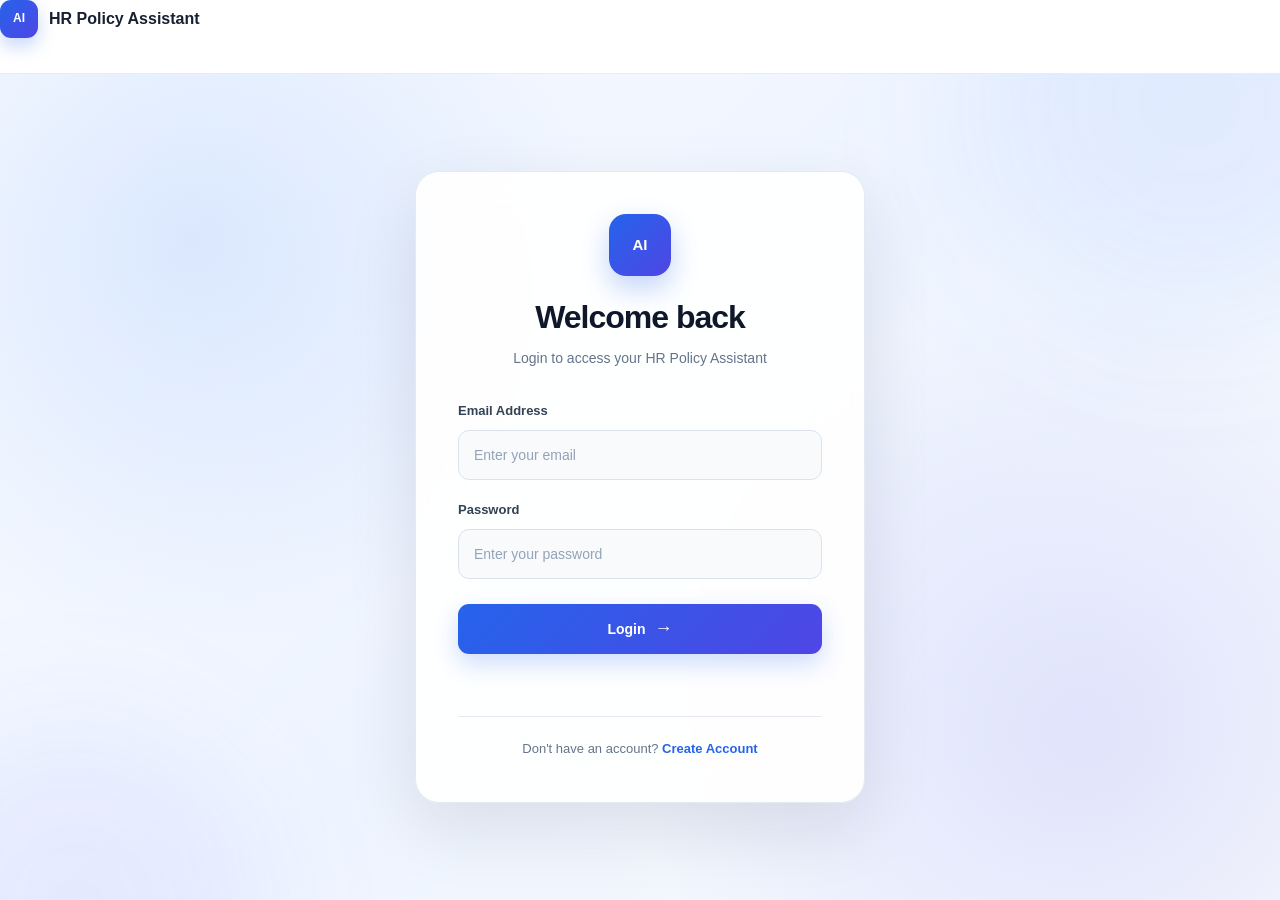
==== frontend/employee.html @ a1114688 "Initial commit of HR Policy Assistant" ====
<!DOCTYPE html>
<html lang="en">

<head>

    <meta charset="UTF-8">

    <meta
        name="viewport"
        content="width=device-width, initial-scale=1.0"
    >

    <meta
        name="description"
        content="Employee dashboard for AI-powered HR Policy Assistant."
    >

    <title>
        Employee Dashboard | HR Policy Assistant
    </title>


    <!-- =====================================================
         EMPLOYEE CSS
    ====================================================== -->

    <link
        rel="stylesheet"
        href="css/employee.css"
    >


    <!-- Google Font -->

    <link
        rel="preconnect"
        href="https://fonts.googleapis.com"
    >

    <link
        rel="preconnect"
        href="https://fonts.gstatic.com"
        crossorigin
    >

    <link
        href="https://fonts.googleapis.com/css2?family=Inter:wght@400;500;600;700;800&display=swap"
        rel="stylesheet"
    >

</head>


<body class="employee-page">


    <!-- =====================================================
         SIDEBAR
    ====================================================== -->

    <aside class="employee-sidebar">


        <!-- LOGO -->

        <a
            href="employee.html"
            class="sidebar-logo"
        >

            <div class="logo-icon">
                AI
            </div>


            <div>

                <span>
                    HR
                </span>

                Policy

                <small>
                    Assistant
                </small>

            </div>

        </a>


        <!-- NAVIGATION -->

        <nav class="sidebar-nav">

            <a
                href="employee.html"
                class="sidebar-link active"
            >

                <span class="sidebar-icon">
                    ⌂
                </span>

                Dashboard

            </a>


            <a
                href="#chat"
                class="sidebar-link"
            >

                <span class="sidebar-icon">
                    ✦
                </span>

                AI Assistant

            </a>


            <a
                href="#history"
                class="sidebar-link"
            >

                <span class="sidebar-icon">
                    ◷
                </span>

                Chat History

            </a>

        </nav>


        <!-- SIDEBAR BOTTOM -->

        <div class="sidebar-bottom">

            <div class="sidebar-help">

                <div class="help-icon">
                    ?
                </div>


                <div>

                    <strong>
                        Need help?
                    </strong>

                    <span>
                        Ask the AI Assistant
                    </span>

                </div>

            </div>


            <button
                type="button"
                class="logout-btn"
                id="logoutBtn"
            >

                <span>
                    ↪
                </span>

                Logout

            </button>

        </div>

    </aside>



    <!-- =====================================================
         MAIN CONTENT
    ====================================================== -->

    <main class="employee-main">


        <!-- =================================================
             TOP BAR
        ================================================== -->

        <header class="employee-topbar">

            <div>

                <p class="page-label">
                    EMPLOYEE PORTAL
                </p>

                <h1>
                    HR Policy Assistant
                </h1>

            </div>


            <!-- LOGGED-IN EMPLOYEE -->

            <div class="employee-user">

                <div
                    class="user-avatar"
                    id="employeeAvatar"
                >
                    E
                </div>


                <div class="user-details">

                    <strong id="employeeName">
                        Employee
                    </strong>

                    <span id="employeeRole">
                        Employee Account
                    </span>

                </div>

            </div>

        </header>



        <!-- =================================================
             WELCOME
        ================================================== -->

        <section class="employee-welcome">

            <div>

                <div class="welcome-badge">

                    <span></span>

                    AI Assistant Online

                </div>


                <h2>
                    How can I help you today?
                </h2>


                <p>
                    Ask questions about your company's HR
                    policies and get quick, policy-based answers.
                </p>

            </div>

        </section>



        <!-- =================================================
             CHAT AREA
        ================================================== -->

        <section
            class="employee-chat-section"
            id="chat"
        >


            <!-- CHAT CARD -->

            <div class="chat-main-card">


                <!-- CHAT HEADER -->

                <div class="employee-chat-header">

                    <div class="assistant-profile">

                        <div class="assistant-avatar">
                            AI
                        </div>


                        <div>

                            <h3>
                                HR Policy Assistant
                            </h3>


                            <p>

                                <span></span>

                                Online · Policy Based

                            </p>

                        </div>

                    </div>

                </div>



                <!-- CHAT MESSAGES -->

                <div
                    class="employee-chat-messages"
                    id="chatMessages"
                >

                    <!-- DEFAULT MESSAGE -->

                    <div class="assistant-message">

                        <div class="message-avatar">
                            AI
                        </div>


                        <div class="message-content">

                            <span class="message-name">
                                HR Assistant
                            </span>


                            <p>
                                Hello! I'm your AI HR Policy
                                Assistant. Ask me anything about
                                your company's HR policies.
                            </p>

                        </div>

                    </div>

                </div>



                <!-- =================================================
                     SUGGESTED QUESTIONS
                ================================================== -->

                <div class="question-suggestions">

                    <p>
                        Suggested questions
                    </p>


                    <div class="suggestion-buttons">


                        <button
                            type="button"
                            class="suggestion-btn"
                        >
                            How many casual leaves do I get?
                        </button>


                        <button
                            type="button"
                            class="suggestion-btn"
                        >
                            What is the leave policy?
                        </button>


                        <button
                            type="button"
                            class="suggestion-btn"
                        >
                            What is the work from home policy?
                        </button>


                        <button
                            type="button"
                            class="suggestion-btn"
                        >
                            What are the working hours?
                        </button>

                    </div>

                </div>



                <!-- =================================================
                     CHAT INPUT
                ================================================== -->

                <form
                    class="employee-chat-input"
                    id="chatForm"
                >

                    <input
                        type="text"
                        id="questionInput"
                        placeholder="Ask your HR policy question..."
                        autocomplete="off"
                        required
                    >


                    <button
                        type="submit"
                        id="sendQuestion"
                        aria-label="Send question"
                    >
                        →
                    </button>

                </form>


                <p class="chat-disclaimer">

                    AI responses are generated from available
                    company HR policy information.

                </p>

            </div>



            <!-- =================================================
                 RIGHT INFORMATION CARD
            ================================================== -->

            <aside class="employee-info-card">


                <!-- POLICY STATUS -->

                <div class="info-card-header">

                    <div class="info-card-icon">
                        ✓
                    </div>


                    <div>

                        <h3>
                            Policy Verified
                        </h3>

                        <p>
                            Answers are policy-based
                        </p>

                    </div>

                </div>


                <div class="info-divider"></div>



                <!-- QUICK ACCESS -->

                <div class="quick-section">

                    <h4>
                        Quick Access
                    </h4>


                    <a href="#chat">

                        <span>
                            ✦
                        </span>

                        Ask HR Assistant

                    </a>


                    <a href="#history">

                        <span>
                            ◷
                        </span>

                        View Chat History

                    </a>

                </div>


                <div class="info-divider"></div>



                <!-- SECURITY -->

                <div class="security-note">

                    <span>
                        🔒
                    </span>


                    <div>

                        <strong>
                            Secure & Private
                        </strong>


                        <p>
                            Your account activity is protected.
                        </p>

                    </div>

                </div>

            </aside>

        </section>



        <!-- =================================================
             CHAT HISTORY
        ================================================== -->

        <section
            class="history-section"
            id="history"
        >

            <div class="section-heading">

                <div>

                    <p class="page-label">
                        RECENT ACTIVITY
                    </p>


                    <h2>
                        Chat History
                    </h2>

                </div>

            </div>


            <div
                class="history-card"
                id="chatHistory"
            >

                <div class="empty-history">

                    <div class="empty-icon">
                        ◷
                    </div>


                    <h3>
                        No recent conversations
                    </h3>


                    <p>
                        Your HR questions and answers will
                        appear here.
                    </p>

                </div>

            </div>

        </section>

    </main>



    <!-- =====================================================
         EMPLOYEE JAVASCRIPT
    ====================================================== -->

    <script src="js/config.js"></script>
    <script src="js/script.js"></script>


</body>

</html>
---- frontend/css/employee.css ----
/* =========================================================
   EMPLOYEE DASHBOARD
   HR POLICY ASSISTANT
   ========================================================= */

* {
    margin: 0;
    padding: 0;
    box-sizing: border-box;
}

html {
    scroll-behavior: smooth;
}

body {
    font-family: "Inter", sans-serif;
    color: #0f172a;
    background: #f8fafc;
    line-height: 1.5;
}

a {
    text-decoration: none;
    color: inherit;
}

button,
input {
    font-family: inherit;
}

button {
    cursor: pointer;
}

.employee-page {
    min-height: 100vh;
    background:
        radial-gradient(
            circle at 85% 5%,
            rgba(37, 99, 235, 0.08),
            transparent 25%
        ),
        #f8fafc;
}


/* =========================================================
   LOGO
   ========================================================= */

.logo-icon {
    width: 38px;
    height: 38px;

    display: flex;
    align-items: center;
    justify-content: center;

    border-radius: 11px;

    background: linear-gradient(
        135deg,
        #2563eb,
        #4f46e5
    );

    color: #ffffff;

    font-size: 12px;
    font-weight: 800;

    box-shadow:
        0 8px 20px rgba(37, 99, 235, 0.25);
}


/* =========================================================
   SIDEBAR
   ========================================================= */

.employee-sidebar {
    position: fixed;

    left: 0;
    top: 0;
    bottom: 0;

    width: 260px;

    display: flex;
    flex-direction: column;

    background: #ffffff;

    border-right: 1px solid #e2e8f0;

    padding: 28px 18px;

    z-index: 100;

    box-shadow:
        8px 0 30px rgba(15, 23, 42, 0.03);
}


/* Logo */

.sidebar-logo {
    display: flex;
    align-items: center;
    gap: 12px;

    padding: 4px 10px 30px;

    font-size: 15px;
    font-weight: 700;

    color: #0f172a;
}

.sidebar-logo > div:last-child {
    line-height: 1.2;
}

.sidebar-logo span {
    color: #2563eb;
}

.sidebar-logo small {
    display: block;

    margin-top: 3px;

    color: #64748b;

    font-size: 11px;
    font-weight: 500;
}


/* Navigation */

.sidebar-nav {
    display: flex;
    flex-direction: column;
    gap: 7px;
}

.sidebar-link {
    display: flex;
    align-items: center;
    gap: 13px;

    padding: 13px 14px;

    border-radius: 10px;

    color: #64748b;

    font-size: 14px;
    font-weight: 600;

    transition: 0.2s ease;
}

.sidebar-link:hover {
    background: #f1f5f9;
    color: #2563eb;
}

.sidebar-link.active {
    background: #eff6ff;
    color: #2563eb;

    box-shadow:
        inset 3px 0 0 #2563eb;
}

.sidebar-icon {
    width: 22px;

    display: flex;
    justify-content: center;

    font-size: 17px;
}


/* Sidebar bottom */

.sidebar-bottom {
    margin-top: auto;
}


/* Help card */

.sidebar-help {
    display: flex;
    align-items: center;
    gap: 10px;

    padding: 14px;

    margin-bottom: 14px;

    border: 1px solid #e2e8f0;

    border-radius: 12px;

    background: #f8fafc;
}

.help-icon {
    width: 32px;
    height: 32px;

    display: flex;
    align-items: center;
    justify-content: center;

    flex-shrink: 0;

    border-radius: 9px;

    background: #dbeafe;

    color: #2563eb;

    font-weight: 700;
}

.sidebar-help strong {
    display: block;

    color: #1e293b;

    font-size: 12px;
}

.sidebar-help span {
    display: block;

    margin-top: 2px;

    color: #64748b;

    font-size: 10px;
}


/* Logout */

.logout-btn {
    width: 100%;

    display: flex;
    align-items: center;
    gap: 10px;

    padding: 12px 14px;

    border: 1px solid #e2e8f0;

    border-radius: 10px;

    background: #ffffff;

    color: #64748b;

    font-size: 13px;
    font-weight: 600;

    transition: 0.2s ease;
}

.logout-btn:hover {
    background: #fef2f2;
    border-color: #fecaca;
    color: #dc2626;
}


/* =========================================================
   MAIN CONTENT
   ========================================================= */

.employee-main {
    margin-left: 260px;

    min-height: 100vh;

    padding: 0 42px 60px;
}


/* =========================================================
   TOP BAR
   ========================================================= */

.employee-topbar {
    min-height: 90px;

    display: flex;
    align-items: center;
    justify-content: space-between;

    border-bottom: 1px solid #e2e8f0;

    margin-bottom: 32px;
}

.page-label {
    margin-bottom: 5px;

    color: #2563eb;

    font-size: 11px;
    font-weight: 800;

    letter-spacing: 1.2px;
}

.employee-topbar h1 {
    color: #0f172a;

    font-size: 24px;
    font-weight: 750;

    letter-spacing: -0.5px;
}


/* User */

.employee-user {
    display: flex;
    align-items: center;
    gap: 11px;
}

.user-avatar {
    width: 42px;
    height: 42px;

    display: flex;
    align-items: center;
    justify-content: center;

    border-radius: 50%;

    background: linear-gradient(
        135deg,
        #2563eb,
        #4f46e5
    );

    color: #ffffff;

    font-size: 14px;
    font-weight: 700;

    box-shadow:
        0 6px 18px rgba(37, 99, 235, 0.22);
}

.user-details strong {
    display: block;

    color: #1e293b;

    font-size: 13px;
}

.user-details span {
    display: block;

    margin-top: 2px;

    color: #64748b;

    font-size: 11px;
}


/* =========================================================
   WELCOME SECTION
   ========================================================= */

.employee-welcome {
    position: relative;

    overflow: hidden;

    margin-bottom: 28px;

    padding: 30px 34px;

    border: 1px solid #dbeafe;

    border-radius: 18px;

    background:
        linear-gradient(
            135deg,
            #eff6ff,
            #ffffff
        );

    box-shadow:
        0 10px 35px rgba(37, 99, 235, 0.06);
}

.employee-welcome::after {
    content: "";

    position: absolute;

    width: 220px;
    height: 220px;

    right: -70px;
    top: -100px;

    border-radius: 50%;

    background: rgba(37, 99, 235, 0.08);
}

.welcome-badge {
    display: inline-flex;
    align-items: center;
    gap: 8px;

    padding: 6px 11px;

    margin-bottom: 12px;

    border: 1px solid #bfdbfe;

    border-radius: 999px;

    background: #ffffff;

    color: #2563eb;

    font-size: 11px;
    font-weight: 700;
}

.welcome-badge span {
    width: 7px;
    height: 7px;

    border-radius: 50%;

    background: #22c55e;

    box-shadow:
        0 0 0 4px rgba(34, 197, 94, 0.12);
}

.employee-welcome h2 {
    margin-bottom: 6px;

    color: #0f172a;

    font-size: 27px;
    font-weight: 750;

    letter-spacing: -0.7px;
}

.employee-welcome p {
    max-width: 650px;

    color: #64748b;

    font-size: 14px;
}


/* =========================================================
   CHAT SECTION
   ========================================================= */

.employee-chat-section {
    display: grid;

    grid-template-columns: minmax(0, 1fr) 300px;

    gap: 24px;

    align-items: start;

    margin-bottom: 50px;
}


/* Main chat card */

.chat-main-card {
    min-width: 0;

    overflow: hidden;

    border: 1px solid #e2e8f0;

    border-radius: 18px;

    background: #ffffff;

    box-shadow:
        0 12px 35px rgba(15, 23, 42, 0.06);
}


/* Chat header */

.employee-chat-header {
    display: flex;
    align-items: center;

    padding: 18px 22px;

    border-bottom: 1px solid #e2e8f0;

    background: #ffffff;
}

.assistant-profile {
    display: flex;
    align-items: center;
    gap: 12px;
}

.assistant-avatar {
    width: 42px;
    height: 42px;

    display: flex;
    align-items: center;
    justify-content: center;

    border-radius: 12px;

    background: linear-gradient(
        135deg,
        #2563eb,
        #4f46e5
    );

    color: #ffffff;

    font-size: 12px;
    font-weight: 800;
}

.assistant-profile h3 {
    color: #0f172a;

    font-size: 14px;
    font-weight: 700;
}

.assistant-profile p {
    display: flex;
    align-items: center;
    gap: 6px;

    margin-top: 3px;

    color: #64748b;

    font-size: 11px;
}

.assistant-profile p span {
    width: 6px;
    height: 6px;

    border-radius: 50%;

    background: #22c55e;
}


/* =========================================================
   CHAT MESSAGES
   ========================================================= */

.employee-chat-messages {
    min-height: 300px;
    max-height: 420px;

    overflow-y: auto;

    padding: 25px;

    background:
        linear-gradient(
            180deg,
            #ffffff,
            #f8fafc
        );
}


/* Assistant message */

.assistant-message {
    display: flex;
    align-items: flex-start;
    gap: 11px;

    max-width: 85%;
}

.message-avatar {
    width: 32px;
    height: 32px;

    display: flex;
    align-items: center;
    justify-content: center;

    flex-shrink: 0;

    border-radius: 9px;

    background: #dbeafe;

    color: #2563eb;

    font-size: 10px;
    font-weight: 800;
}

.message-content {
    padding: 13px 15px;

    border: 1px solid #e2e8f0;

    border-radius: 4px 13px 13px 13px;

    background: #ffffff;

    box-shadow:
        0 4px 15px rgba(15, 23, 42, 0.04);
}

.message-name {
    display: block;

    margin-bottom: 4px;

    color: #2563eb;

    font-size: 11px;
    font-weight: 700;
}

.message-content p {
    color: #475569;

    font-size: 13px;

    line-height: 1.65;
}


/* =========================================================
   SUGGESTIONS
   ========================================================= */

.question-suggestions {
    padding: 18px 22px;

    border-top: 1px solid #e2e8f0;

    background: #ffffff;
}

.question-suggestions > p {
    margin-bottom: 10px;

    color: #64748b;

    font-size: 11px;
    font-weight: 700;

    text-transform: uppercase;

    letter-spacing: 0.6px;
}

.suggestion-buttons {
    display: flex;
    flex-wrap: wrap;
    gap: 8px;
}

.suggestion-btn {
    padding: 9px 12px;

    border: 1px solid #dbe2ea;

    border-radius: 9px;

    background: #f8fafc;

    color: #475569;

    font-size: 11px;
    font-weight: 500;

    transition: 0.2s ease;
}

.suggestion-btn:hover {
    border-color: #93c5fd;

    background: #eff6ff;

    color: #2563eb;

    transform: translateY(-1px);
}


/* =========================================================
   CHAT INPUT
   ========================================================= */

.employee-chat-input {
    display: flex;
    align-items: center;
    gap: 10px;

    padding: 15px 18px;

    border-top: 1px solid #e2e8f0;

    background: #ffffff;
}

.employee-chat-input input {
    flex: 1;

    min-width: 0;

    padding: 12px 14px;

    border: 1px solid #dbe2ea;

    border-radius: 10px;

    outline: none;

    background: #f8fafc;

    color: #1e293b;

    font-size: 13px;

    transition: 0.2s ease;
}

.employee-chat-input input:focus {
    border-color: #2563eb;

    background: #ffffff;

    box-shadow:
        0 0 0 3px rgba(37, 99, 235, 0.09);
}

.employee-chat-input input::placeholder {
    color: #94a3b8;
}

.employee-chat-input button {
    width: 44px;
    height: 44px;

    display: flex;
    align-items: center;
    justify-content: center;

    flex-shrink: 0;

    border: none;

    border-radius: 10px;

    background: linear-gradient(
        135deg,
        #2563eb,
        #4f46e5
    );

    color: #ffffff;

    font-size: 19px;
    font-weight: 600;

    box-shadow:
        0 7px 18px rgba(37, 99, 235, 0.22);

    transition: 0.2s ease;
}

.employee-chat-input button:hover {
    transform: translateY(-2px);

    box-shadow:
        0 10px 22px rgba(37, 99, 235, 0.28);
}

.chat-disclaimer {
    padding: 0 20px 16px;

    color: #94a3b8;

    text-align: center;

    font-size: 10px;
}


/* =========================================================
   RIGHT INFORMATION CARD
   ========================================================= */

.employee-info-card {
    padding: 22px;

    border: 1px solid #e2e8f0;

    border-radius: 18px;

    background: #ffffff;

    box-shadow:
        0 12px 35px rgba(15, 23, 42, 0.05);
}


/* Policy verified */

.info-card-header {
    display: flex;
    align-items: center;
    gap: 12px;
}

.info-card-icon {
    width: 42px;
    height: 42px;

    display: flex;
    align-items: center;
    justify-content: center;

    border-radius: 11px;

    background: #dcfce7;

    color: #16a34a;

    font-size: 17px;
    font-weight: 800;
}

.info-card-header h3 {
    color: #0f172a;

    font-size: 14px;
}

.info-card-header p {
    margin-top: 2px;

    color: #64748b;

    font-size: 11px;
}


/* Divider */

.info-divider {
    height: 1px;

    margin: 20px 0;

    background: #e2e8f0;
}


/* Quick Access */

.quick-section h4 {
    margin-bottom: 10px;

    color: #334155;

    font-size: 12px;
}

.quick-section a {
    display: flex;
    align-items: center;
    gap: 10px;

    padding: 10px 0;

    color: #475569;

    font-size: 12px;
    font-weight: 600;

    transition: 0.2s ease;
}

.quick-section a:hover {
    color: #2563eb;
}

.quick-section a span {
    width: 28px;
    height: 28px;

    display: flex;
    align-items: center;
    justify-content: center;

    border-radius: 8px;

    background: #eff6ff;

    color: #2563eb;
}


/* Security */

.security-note {
    display: flex;
    align-items: flex-start;
    gap: 10px;
}

.security-note > span {
    font-size: 18px;
}

.security-note strong {
    display: block;

    color: #334155;

    font-size: 12px;
}

.security-note p {
    margin-top: 3px;

    color: #64748b;

    font-size: 10px;

    line-height: 1.5;
}


/* =========================================================
   CHAT HISTORY
   ========================================================= */

.history-section {
    margin-top: 20px;
}

.section-heading {
    margin-bottom: 16px;
}

.section-heading h2 {
    margin-top: 3px;

    color: #0f172a;

    font-size: 22px;

    letter-spacing: -0.4px;
}

.history-card {
    min-height: 190px;

    display: flex;
    align-items: center;
    justify-content: center;

    border: 1px solid #e2e8f0;

    border-radius: 18px;

    background: #ffffff;

    box-shadow:
        0 10px 30px rgba(15, 23, 42, 0.04);
}

.empty-history {
    text-align: center;

    padding: 35px 20px;
}

.empty-icon {
    width: 48px;
    height: 48px;

    display: flex;
    align-items: center;
    justify-content: center;

    margin: 0 auto 12px;

    border-radius: 50%;

    background: #f1f5f9;

    color: #64748b;

    font-size: 20px;
}

.empty-history h3 {
    margin-bottom: 5px;

    color: #334155;

    font-size: 14px;
}

.empty-history p {
    color: #94a3b8;

    font-size: 11px;
}


/* =========================================================
   SCROLLBAR
   ========================================================= */

.employee-chat-messages::-webkit-scrollbar {
    width: 6px;
}

.employee-chat-messages::-webkit-scrollbar-track {
    background: transparent;
}

.employee-chat-messages::-webkit-scrollbar-thumb {
    border-radius: 10px;

    background: #cbd5e1;
}


/* =========================================================
   RESPONSIVE - TABLET
   ========================================================= */

@media (max-width: 1100px) {

    .employee-sidebar {
        width: 220px;
    }

    .employee-main {
        margin-left: 220px;

        padding-left: 28px;
        padding-right: 28px;
    }

    .employee-chat-section {
        grid-template-columns: 1fr;
    }

    .employee-info-card {
        display: grid;

        grid-template-columns: 1fr 1fr 1fr;

        gap: 20px;

        align-items: center;
    }

    .employee-info-card .info-divider {
        display: none;
    }
}


/* =========================================================
   RESPONSIVE - MOBILE
   ========================================================= */

@media (max-width: 750px) {

    .employee-sidebar {
        position: relative;

        width: 100%;

        height: auto;

        padding: 15px;

        border-right: none;

        border-bottom: 1px solid #e2e8f0;
    }

    .sidebar-logo {
        padding: 5px 5px 15px;
    }

    .sidebar-nav {
        flex-direction: row;

        overflow-x: auto;
    }

    .sidebar-link {
        white-space: nowrap;

        padding: 10px 12px;
    }

    .sidebar-bottom {
        display: none;
    }

    .employee-main {
        margin-left: 0;

        padding: 0 16px 40px;
    }

    .employee-topbar {
        min-height: 80px;

        margin-bottom: 22px;
    }

    .employee-topbar h1 {
        font-size: 20px;
    }

    .user-details {
        display: none;
    }

    .employee-welcome {
        padding: 24px 20px;
    }

    .employee-welcome h2 {
        font-size: 23px;
    }

    .employee-chat-section {
        grid-template-columns: 1fr;
    }

    .employee-info-card {
        display: block;
    }

    .employee-chat-messages {
        min-height: 250px;
    }

    .suggestion-buttons {
        flex-direction: column;
    }

    .suggestion-btn {
        width: 100%;

        text-align: left;
    }

    .employee-chat-input {
        padding: 12px;
    }
}


/* =========================================================
   RESPONSIVE - SMALL MOBILE
   ========================================================= */

@media (max-width: 450px) {

    .employee-topbar {
        align-items: flex-start;

        padding-top: 20px;
    }

    .employee-topbar h1 {
        font-size: 18px;
    }

    .user-avatar {
        width: 36px;
        height: 36px;
    }

    .employee-welcome h2 {
        font-size: 21px;
    }

    .employee-welcome p {
        font-size: 12px;
    }

    .employee-chat-header {
        padding: 15px;
    }

    .employee-chat-messages {
        padding: 18px;
    }

    .assistant-message {
        max-width: 100%;
    }

    .message-content p {
        font-size: 12px;
    }
}

/* =========================================================
   CHAT HISTORY ITEMS
   ========================================================= */

.history-card {
    display: flex;
    flex-direction: column;

    align-items: stretch;
    justify-content: flex-start;

    padding: 18px;

    min-height: 120px;

    max-height: 500px;

    overflow-y: auto;
}


.history-item {
    padding: 16px;

    border: 1px solid #e2e8f0;

    border-radius: 13px;

    background: #ffffff;

    transition: 0.2s ease;
}


.history-item + .history-item {
    margin-top: 10px;
}


.history-item:hover {
    border-color: #bfdbfe;

    background: #f8fbff;

    transform: translateY(-1px);
}


/* Question */

.history-question {
    display: flex;

    align-items: flex-start;

    gap: 11px;
}


.history-icon {
    width: 32px;
    height: 32px;

    display: flex;

    align-items: center;
    justify-content: center;

    flex-shrink: 0;

    border-radius: 9px;

    background: #eff6ff;

    color: #2563eb;

    font-size: 12px;

    font-weight: 800;
}


.history-question span,
.history-answer span {
    display: block;

    margin-bottom: 3px;

    font-size: 10px;

    font-weight: 700;

    color: #64748b;

    text-transform: uppercase;

    letter-spacing: 0.4px;
}


.history-question p {
    color: #1e293b;

    font-size: 12px;

    font-weight: 600;

    line-height: 1.5;
}


/* Answer */

.history-answer {
    display: flex;

    align-items: flex-start;

    gap: 11px;

    margin-top: 14px;

    padding-top: 14px;

    border-top: 1px solid #f1f5f9;
}


.history-ai-icon {
    width: 32px;
    height: 32px;

    display: flex;

    align-items: center;
    justify-content: center;

    flex-shrink: 0;

    border-radius: 9px;

    background:
        linear-gradient(
            135deg,
            #2563eb,
            #4f46e5
        );

    color: #ffffff;

    font-size: 9px;

    font-weight: 800;
}


.history-answer span {
    color: #2563eb;
}


.history-answer p {
    color: #475569;

    font-size: 12px;

    line-height: 1.65;
}

.history-date {
    display: block;
    margin-top: 6px;
    color: #94a3b8;
    font-size: 10px;
}
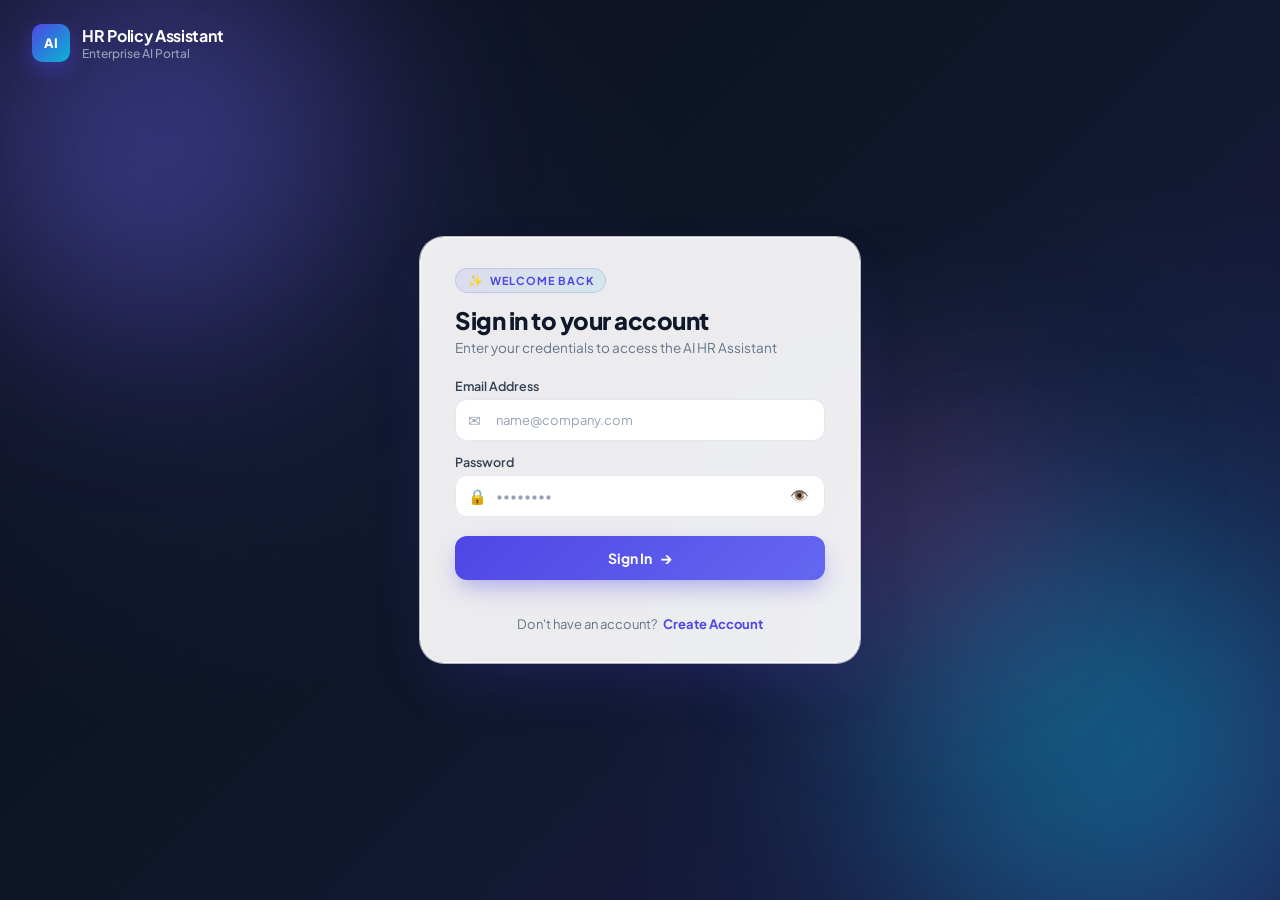
==== commit 10b88a91: "Redesign Employee Dashboard with ChatGPT-style workspace, docked input, and tabbed history" ====
--- a/frontend/employee.html
+++ b/frontend/employee.html
@@ -2,622 +2,215 @@
 <html lang="en">
 
 <head>
-
     <meta charset="UTF-8">
-
-    <meta
-        name="viewport"
-        content="width=device-width, initial-scale=1.0"
-    >
-
-    <meta
-        name="description"
-        content="Employee dashboard for AI-powered HR Policy Assistant."
-    >
-
-    <title>
-        Employee Dashboard | HR Policy Assistant
-    </title>
-
-
-    <!-- =====================================================
-         EMPLOYEE CSS
-    ====================================================== -->
-
-    <link
-        rel="stylesheet"
-        href="css/employee.css"
-    >
-
-
-    <!-- Google Font -->
-
-    <link
-        rel="preconnect"
-        href="https://fonts.googleapis.com"
-    >
-
-    <link
-        rel="preconnect"
-        href="https://fonts.gstatic.com"
-        crossorigin
-    >
-
-    <link
-        href="https://fonts.googleapis.com/css2?family=Inter:wght@400;500;600;700;800&display=swap"
-        rel="stylesheet"
-    >
-
+    <meta name="viewport" content="width=device-width, initial-scale=1.0">
+    <meta name="description" content="Employee AI Chat Workspace - HR Policy Assistant">
+    <title>Employee Assistant | HR Policy Portal</title>
+    <link rel="stylesheet" href="css/employee.css">
 </head>
 
-
-<body class="employee-page">
-
-
-    <!-- =====================================================
-         SIDEBAR
-    ====================================================== -->
-
-    <aside class="employee-sidebar">
-
-
-        <!-- LOGO -->
-
-        <a
-            href="employee.html"
-            class="sidebar-logo"
-        >
-
-            <div class="logo-icon">
-                AI
-            </div>
-
-
-            <div>
-
-                <span>
-                    HR
-                </span>
-
-                Policy
-
-                <small>
-                    Assistant
-                </small>
-
-            </div>
-
-        </a>
-
-
-        <!-- NAVIGATION -->
-
-        <nav class="sidebar-nav">
-
-            <a
-                href="employee.html"
-                class="sidebar-link active"
-            >
-
-                <span class="sidebar-icon">
-                    ⌂
-                </span>
-
-                Dashboard
-
-            </a>
-
-
-            <a
-                href="#chat"
-                class="sidebar-link"
-            >
-
-                <span class="sidebar-icon">
-                    ✦
-                </span>
-
-                AI Assistant
-
-            </a>
-
-
-            <a
-                href="#history"
-                class="sidebar-link"
-            >
-
-                <span class="sidebar-icon">
-                    ◷
-                </span>
-
-                Chat History
-
-            </a>
-
-        </nav>
-
-
-        <!-- SIDEBAR BOTTOM -->
-
-        <div class="sidebar-bottom">
-
-            <div class="sidebar-help">
-
-                <div class="help-icon">
-                    ?
-                </div>
-
-
-                <div>
-
-                    <strong>
-                        Need help?
-                    </strong>
-
-                    <span>
-                        Ask the AI Assistant
-                    </span>
-
-                </div>
-
-            </div>
-
-
-            <button
-                type="button"
-                class="logout-btn"
-                id="logoutBtn"
-            >
-
-                <span>
-                    ↪
-                </span>
-
-                Logout
-
-            </button>
-
-        </div>
-
-    </aside>
-
-
-
-    <!-- =====================================================
-         MAIN CONTENT
-    ====================================================== -->
-
-    <main class="employee-main">
-
-
-        <!-- =================================================
-             TOP BAR
-        ================================================== -->
-
-        <header class="employee-topbar">
-
-            <div>
-
-                <p class="page-label">
-                    EMPLOYEE PORTAL
-                </p>
-
-                <h1>
-                    HR Policy Assistant
-                </h1>
-
-            </div>
-
-
-            <!-- LOGGED-IN EMPLOYEE -->
-
-            <div class="employee-user">
-
-                <div
-                    class="user-avatar"
-                    id="employeeAvatar"
-                >
-                    E
-                </div>
-
-
-                <div class="user-details">
-
-                    <strong id="employeeName">
-                        Employee
-                    </strong>
-
-                    <span id="employeeRole">
-                        Employee Account
-                    </span>
-
-                </div>
-
-            </div>
-
-        </header>
-
-
-
-        <!-- =================================================
-             WELCOME
-        ================================================== -->
-
-        <section class="employee-welcome">
-
-            <div>
-
-                <div class="welcome-badge">
-
-                    <span></span>
-
-                    AI Assistant Online
-
-                </div>
-
-
-                <h2>
-                    How can I help you today?
-                </h2>
-
-
-                <p>
-                    Ask questions about your company's HR
-                    policies and get quick, policy-based answers.
-                </p>
-
-            </div>
-
-        </section>
-
-
-
-        <!-- =================================================
-             CHAT AREA
-        ================================================== -->
-
-        <section
-            class="employee-chat-section"
-            id="chat"
-        >
-
-
-            <!-- CHAT CARD -->
-
-            <div class="chat-main-card">
-
-
-                <!-- CHAT HEADER -->
-
-                <div class="employee-chat-header">
-
-                    <div class="assistant-profile">
-
-                        <div class="assistant-avatar">
-                            AI
+<body>
+
+    <div class="employee-app-container">
+
+        <!-- =====================================================
+             1. LEFT SIDEBAR NAVIGATION
+        ====================================================== -->
+        <aside class="employee-sidebar">
+
+            <!-- BRAND LOGO -->
+            <div class="sidebar-brand">
+                <div class="logo-icon">AI</div>
+                <div class="sidebar-brand-text">
+                    <h2>HR Policy</h2>
+                    <span>AI Employee Copilot</span>
+                </div>
+            </div>
+
+            <!-- NAVIGATION ITEMS -->
+            <nav class="sidebar-nav">
+                <button type="button" class="nav-item-btn active" id="navChatBtn">
+                    <span class="nav-icon">💬</span>
+                    <span>AI Assistant</span>
+                </button>
+
+                <button type="button" class="nav-item-btn" id="navHistoryBtn">
+                    <span class="nav-icon">🕒</span>
+                    <span>Chat History</span>
+                </button>
+            </nav>
+
+            <!-- ACTIVE POLICY WIDGET -->
+            <div class="sidebar-policy-widget">
+                <div class="widget-label">
+                    <span class="live-dot"></span>
+                    <span>Active Knowledge Base</span>
+                </div>
+                <strong class="widget-title" id="sidebarPolicyName">HR_Policy.pdf</strong>
+                <span class="widget-sub">FAISS Vector Grounded</span>
+            </div>
+
+            <!-- SIDEBAR FOOTER (USER & LOGOUT) -->
+            <div class="sidebar-footer">
+                <div class="user-profile-pill">
+                    <div class="user-avatar-badge" id="employeeAvatar">E</div>
+                    <div class="user-meta-info">
+                        <strong id="employeeName">Employee</strong>
+                        <span id="employeeRole">Employee Account</span>
+                    </div>
+                </div>
+
+                <button type="button" class="logout-action-btn" id="logoutBtn">
+                    <span>🚪</span>
+                    <span>Sign Out</span>
+                </button>
+            </div>
+
+        </aside>
+
+        <!-- =====================================================
+             2. MAIN WORKSPACE
+        ====================================================== -->
+        <main class="employee-main-content">
+
+            <!-- TOP STICKY APP HEADER -->
+            <header class="chat-app-header">
+                <div class="header-left">
+                    <div class="header-ai-badge">
+                        <span class="status-dot"></span>
+                        <span>Gemini 3.1 Pro Online • Policy Grounded</span>
+                    </div>
+                </div>
+
+                <div class="header-actions">
+                    <button type="button" class="header-btn" id="newChatBtn" title="Start New Conversation">
+                        <span>✨</span>
+                        <span>New Chat</span>
+                    </button>
+                </div>
+            </header>
+
+            <!-- VIEW A: AI CHAT WORKSPACE (DEFAULT) -->
+            <div class="chat-view-container" id="chatView">
+
+                <!-- CHAT MESSAGES STREAM (SCROLLS INSIDE) -->
+                <div class="employee-chat-messages" id="chatMessages">
+
+                    <!-- GREETING MESSAGE -->
+                    <div class="assistant-message">
+                        <div class="message-avatar">AI</div>
+                        <div class="message-content">
+                            <span class="message-name">HR Policy Assistant</span>
+                            <p>Hello! 👋 I am your <strong>HR Policy Assistant</strong>, powered by Google Gemini and vector grounding.</p>
+                            <p style="margin-top: 6px;">Ask me anything about company leave policies, work hours, remote work rules, benefits, or resignation notices below!</p>
                         </div>
-
-
-                        <div>
-
-                            <h3>
-                                HR Policy Assistant
-                            </h3>
-
-
-                            <p>
-
-                                <span></span>
-
-                                Online · Policy Based
-
-                            </p>
-
+                    </div>
+
+                </div>
+
+                <!-- DOCKED BOTTOM CONSOLE (ALWAYS VISIBLE & PROMINENT) -->
+                <div class="chat-docked-console">
+
+                    <!-- SUGGESTED QUESTIONS STRIP -->
+                    <div class="question-suggestions-strip">
+                        <span class="suggestion-chip-label">⚡ Quick Queries:</span>
+                        <button type="button" class="suggestion-btn">What is the leave policy?</button>
+                        <button type="button" class="suggestion-btn">How many casual leaves do I get?</button>
+                        <button type="button" class="suggestion-btn">What is the work from home policy?</button>
+                        <button type="button" class="suggestion-btn">What are the standard working hours?</button>
+                        <button type="button" class="suggestion-btn">What is the resignation notice period?</button>
+                    </div>
+
+                    <!-- GLOWING INPUT BOX FORM -->
+                    <form class="employee-chat-input" id="chatForm">
+                        <div class="input-glow-wrapper">
+                            <span class="input-sparkle-icon">✨</span>
+                            <input
+                                type="text"
+                                id="questionInput"
+                                placeholder="Ask any question about company HR policy (e.g. leaves, WFH, timings)..."
+                                autocomplete="off"
+                                required
+                            >
+                            <button type="submit" id="sendQuestion">
+                                <span>Send</span>
+                                <span>➔</span>
+                            </button>
                         </div>
-
-                    </div>
-
-                </div>
-
-
-
-                <!-- CHAT MESSAGES -->
-
-                <div
-                    class="employee-chat-messages"
-                    id="chatMessages"
-                >
-
-                    <!-- DEFAULT MESSAGE -->
-
-                    <div class="assistant-message">
-
-                        <div class="message-avatar">
-                            AI
-                        </div>
-
-
-                        <div class="message-content">
-
-                            <span class="message-name">
-                                HR Assistant
-                            </span>
-
-
-                            <p>
-                                Hello! I'm your AI HR Policy
-                                Assistant. Ask me anything about
-                                your company's HR policies.
-                            </p>
-
-                        </div>
-
-                    </div>
-
-                </div>
-
-
-
-                <!-- =================================================
-                     SUGGESTED QUESTIONS
-                ================================================== -->
-
-                <div class="question-suggestions">
-
-                    <p>
-                        Suggested questions
+                    </form>
+
+                    <p class="chat-disclaimer">
+                        🔒 Answers are verified and generated strictly from the company's uploaded HR policy document.
                     </p>
 
-
-                    <div class="suggestion-buttons">
-
-
-                        <button
-                            type="button"
-                            class="suggestion-btn"
-                        >
-                            How many casual leaves do I get?
-                        </button>
-
-
-                        <button
-                            type="button"
-                            class="suggestion-btn"
-                        >
-                            What is the leave policy?
-                        </button>
-
-
-                        <button
-                            type="button"
-                            class="suggestion-btn"
-                        >
-                            What is the work from home policy?
-                        </button>
-
-
-                        <button
-                            type="button"
-                            class="suggestion-btn"
-                        >
-                            What are the working hours?
-                        </button>
-
-                    </div>
-
-                </div>
-
-
-
-                <!-- =================================================
-                     CHAT INPUT
-                ================================================== -->
-
-                <form
-                    class="employee-chat-input"
-                    id="chatForm"
-                >
-
-                    <input
-                        type="text"
-                        id="questionInput"
-                        placeholder="Ask your HR policy question..."
-                        autocomplete="off"
-                        required
-                    >
-
-
-                    <button
-                        type="submit"
-                        id="sendQuestion"
-                        aria-label="Send question"
-                    >
-                        →
-                    </button>
-
-                </form>
-
-
-                <p class="chat-disclaimer">
-
-                    AI responses are generated from available
-                    company HR policy information.
-
-                </p>
-
-            </div>
-
-
-
-            <!-- =================================================
-                 RIGHT INFORMATION CARD
-            ================================================== -->
-
-            <aside class="employee-info-card">
-
-
-                <!-- POLICY STATUS -->
-
-                <div class="info-card-header">
-
-                    <div class="info-card-icon">
-                        ✓
-                    </div>
-
-
-                    <div>
-
-                        <h3>
-                            Policy Verified
-                        </h3>
-
-                        <p>
-                            Answers are policy-based
-                        </p>
-
-                    </div>
-
-                </div>
-
-
-                <div class="info-divider"></div>
-
-
-
-                <!-- QUICK ACCESS -->
-
-                <div class="quick-section">
-
-                    <h4>
-                        Quick Access
-                    </h4>
-
-
-                    <a href="#chat">
-
-                        <span>
-                            ✦
-                        </span>
-
-                        Ask HR Assistant
-
-                    </a>
-
-
-                    <a href="#history">
-
-                        <span>
-                            ◷
-                        </span>
-
-                        View Chat History
-
-                    </a>
-
-                </div>
-
-
-                <div class="info-divider"></div>
-
-
-
-                <!-- SECURITY -->
-
-                <div class="security-note">
-
-                    <span>
-                        🔒
-                    </span>
-
-
-                    <div>
-
-                        <strong>
-                            Secure & Private
-                        </strong>
-
-
-                        <p>
-                            Your account activity is protected.
-                        </p>
-
-                    </div>
-
-                </div>
-
-            </aside>
-
-        </section>
-
-
-
-        <!-- =================================================
-             CHAT HISTORY
-        ================================================== -->
-
-        <section
-            class="history-section"
-            id="history"
-        >
-
-            <div class="section-heading">
-
-                <div>
-
-                    <p class="page-label">
-                        RECENT ACTIVITY
-                    </p>
-
-
-                    <h2>
-                        Chat History
-                    </h2>
-
-                </div>
-
-            </div>
-
-
-            <div
-                class="history-card"
-                id="chatHistory"
-            >
-
-                <div class="empty-history">
-
-                    <div class="empty-icon">
-                        ◷
-                    </div>
-
-
-                    <h3>
-                        No recent conversations
-                    </h3>
-
-
-                    <p>
-                        Your HR questions and answers will
-                        appear here.
-                    </p>
-
-                </div>
-
-            </div>
-
-        </section>
-
-    </main>
-
-
-
-    <!-- =====================================================
-         EMPLOYEE JAVASCRIPT
-    ====================================================== -->
-
+                </div>
+
+            </div>
+
+            <!-- VIEW B: CHAT HISTORY (TAB SWITCHED) -->
+            <div class="history-view-container" id="historyView">
+                <div class="history-header-box">
+                    <h2>Your Conversation History</h2>
+                    <p>Review all your past inquiries and official HR policy answers</p>
+                </div>
+
+                <div class="history-card" id="chatHistory">
+                    <div class="empty-history">
+                        <div class="empty-icon">🕒</div>
+                        <h3>No past conversations found</h3>
+                        <p>Your questions and verified policy answers will be archived here.</p>
+                    </div>
+                </div>
+            </div>
+
+        </main>
+
+    </div>
+
+    <!-- JAVASCRIPT -->
     <script src="js/config.js"></script>
     <script src="js/script.js"></script>
-
+    <script>
+        // Tab Navigation Toggle Logic (AI Chat vs Chat History)
+        const navChatBtn = document.getElementById("navChatBtn");
+        const navHistoryBtn = document.getElementById("navHistoryBtn");
+        const chatView = document.getElementById("chatView");
+        const historyView = document.getElementById("historyView");
+        const newChatBtn = document.getElementById("newChatBtn");
+
+        if (navChatBtn && navHistoryBtn && chatView && historyView) {
+            navChatBtn.addEventListener("click", () => {
+                navChatBtn.classList.add("active");
+                navHistoryBtn.classList.remove("active");
+                chatView.style.display = "flex";
+                historyView.classList.remove("active-view");
+            });
+
+            navHistoryBtn.addEventListener("click", () => {
+                navHistoryBtn.classList.add("active");
+                navChatBtn.classList.remove("active");
+                chatView.style.display = "none";
+                historyView.classList.add("active-view");
+            });
+        }
+
+        if (newChatBtn) {
+            newChatBtn.addEventListener("click", () => {
+                const chatMessages = document.getElementById("chatMessages");
+                if (chatMessages) {
+                    chatMessages.innerHTML = `
+                        <div class="assistant-message">
+                            <div class="message-avatar">AI</div>
+                            <div class="message-content">
+                                <span class="message-name">HR Policy Assistant</span>
+                                <p>Conversation cleared. Ready for a new question! 🚀</p>
+                            </div>
+                        </div>
+                    `;
+                }
+            });
+        }
+    </script>
 
 </body>
 
--- a/frontend/css/employee.css
+++ b/frontend/css/employee.css
@@ -1,23 +1,52 @@
 /* =========================================================
-   EMPLOYEE DASHBOARD
-   HR POLICY ASSISTANT
+   HR POLICY ASSISTANT - MODERN EMPLOYEE DASHBOARD THEME
+   Copilot AI Chat Workspace with Permanent Bottom Input & Tabbed History
    ========================================================= */
 
-* {
+@import url('https://fonts.googleapis.com/css2?family=Plus+Jakarta+Sans:wght@400;500;600;700;800&display=swap');
+
+/* =========================================================
+   1. GLOBAL RESET & VARIABLES
+   ========================================================= */
+
+*, *::before, *::after {
     margin: 0;
     padding: 0;
     box-sizing: border-box;
 }
 
-html {
-    scroll-behavior: smooth;
-}
-
-body {
-    font-family: "Inter", sans-serif;
-    color: #0f172a;
-    background: #f8fafc;
-    line-height: 1.5;
+:root {
+    --primary: #4f46e5;
+    --primary-hover: #4338ca;
+    --primary-light: #eef2ff;
+    --primary-glow: rgba(79, 70, 229, 0.25);
+    --secondary: #06b6d4;
+    --accent: #8b5cf6;
+    --success: #10b981;
+    --bg-page: #f8fafc;
+    --bg-sidebar: #ffffff;
+    --bg-card: #ffffff;
+    --text-main: #0f172a;
+    --text-muted: #64748b;
+    --text-light: #94a3b8;
+    --border-color: #e2e8f0;
+    --border-card: rgba(226, 232, 240, 0.8);
+    --shadow-sm: 0 2px 8px rgba(15, 23, 42, 0.04);
+    --shadow-md: 0 10px 30px -5px rgba(15, 23, 42, 0.08);
+    --shadow-glow: 0 10px 25px -5px rgba(79, 70, 229, 0.35);
+    --radius-lg: 20px;
+    --radius-md: 14px;
+    --radius-sm: 10px;
+}
+
+html, body {
+    height: 100%;
+    width: 100%;
+    font-family: 'Plus Jakarta Sans', system-ui, -apple-system, sans-serif;
+    color: var(--text-main);
+    background-color: var(--bg-page);
+    overflow: hidden; /* App-like full viewport */
+    -webkit-font-smoothing: antialiased;
 }
 
 a {
@@ -25,8 +54,7 @@
     color: inherit;
 }
 
-button,
-input {
+button, input {
     font-family: inherit;
 }
 
@@ -34,1397 +62,821 @@
     cursor: pointer;
 }
 
-.employee-page {
-    min-height: 100vh;
-    background:
-        radial-gradient(
-            circle at 85% 5%,
-            rgba(37, 99, 235, 0.08),
-            transparent 25%
-        ),
-        #f8fafc;
-}
-
-
 /* =========================================================
-   LOGO
+   2. APP LAYOUT CONTAINER
    ========================================================= */
 
-.logo-icon {
+.employee-app-container {
+    display: flex;
+    width: 100vw;
+    height: 100vh;
+    height: 100dvh;
+    overflow: hidden;
+    background: radial-gradient(circle at 90% 10%, rgba(99, 102, 241, 0.06) 0%, transparent 40%),
+                radial-gradient(circle at 10% 90%, rgba(6, 182, 212, 0.05) 0%, transparent 40%),
+                #f8fafc;
+}
+
+/* =========================================================
+   3. SIDEBAR NAVIGATION
+   ========================================================= */
+
+.employee-sidebar {
+    width: 280px;
+    background: var(--bg-sidebar);
+    border-right: 1px solid var(--border-color);
+    display: flex;
+    flex-direction: column;
+    justify-content: space-between;
+    padding: 24px 18px;
+    z-index: 20;
+    flex-shrink: 0;
+    box-shadow: 4px 0 20px rgba(15, 23, 42, 0.02);
+}
+
+.sidebar-brand {
+    display: flex;
+    align-items: center;
+    gap: 12px;
+    padding: 4px 8px 24px;
+    border-bottom: 1px solid #f1f5f9;
+}
+
+.sidebar-brand .logo-icon {
+    width: 40px;
+    height: 40px;
+    border-radius: 12px;
+    background: linear-gradient(135deg, #4f46e5, #06b6d4);
+    color: #ffffff;
+    font-size: 14px;
+    font-weight: 800;
+    display: flex;
+    align-items: center;
+    justify-content: center;
+    box-shadow: 0 8px 20px rgba(79, 70, 229, 0.3);
+}
+
+.sidebar-brand-text h2 {
+    font-size: 15px;
+    font-weight: 800;
+    color: var(--text-main);
+    letter-spacing: -0.3px;
+    line-height: 1.2;
+}
+
+.sidebar-brand-text span {
+    font-size: 11px;
+    color: var(--text-muted);
+    font-weight: 600;
+}
+
+/* Sidebar Nav Items */
+.sidebar-nav {
+    display: flex;
+    flex-direction: column;
+    gap: 6px;
+    margin-top: 20px;
+}
+
+.nav-item-btn {
+    display: flex;
+    align-items: center;
+    gap: 12px;
+    width: 100%;
+    padding: 12px 14px;
+    border-radius: var(--radius-sm);
+    font-size: 13.5px;
+    font-weight: 600;
+    color: var(--text-muted);
+    background: transparent;
+    border: none;
+    text-align: left;
+    transition: all 0.2s cubic-bezier(0.4, 0, 0.2, 1);
+}
+
+.nav-item-btn .nav-icon {
+    font-size: 17px;
+    color: var(--text-light);
+    transition: color 0.2s ease;
+}
+
+.nav-item-btn:hover {
+    color: var(--primary);
+    background: var(--primary-light);
+}
+
+.nav-item-btn:hover .nav-icon {
+    color: var(--primary);
+}
+
+.nav-item-btn.active {
+    color: #ffffff;
+    background: linear-gradient(135deg, #4f46e5, #4338ca);
+    box-shadow: 0 8px 20px -4px rgba(79, 70, 229, 0.4);
+}
+
+.nav-item-btn.active .nav-icon {
+    color: #ffffff;
+}
+
+/* Sidebar Policy Widget */
+.sidebar-policy-widget {
+    background: #f8fafc;
+    border: 1px solid var(--border-color);
+    border-radius: var(--radius-md);
+    padding: 14px;
+    margin-top: 20px;
+}
+
+.sidebar-policy-widget .widget-label {
+    font-size: 10.5px;
+    font-weight: 700;
+    color: var(--primary);
+    text-transform: uppercase;
+    letter-spacing: 0.6px;
+    display: flex;
+    align-items: center;
+    gap: 6px;
+    margin-bottom: 6px;
+}
+
+.sidebar-policy-widget .widget-label .live-dot {
+    width: 6px;
+    height: 6px;
+    border-radius: 50%;
+    background: var(--success);
+    box-shadow: 0 0 8px var(--success);
+    animation: pulseDot 2s infinite;
+}
+
+@keyframes pulseDot {
+    0%, 100% { opacity: 1; transform: scale(1); }
+    50% { opacity: 0.5; transform: scale(1.3); }
+}
+
+.sidebar-policy-widget .widget-title {
+    font-size: 12px;
+    font-weight: 700;
+    color: var(--text-main);
+    white-space: nowrap;
+    overflow: hidden;
+    text-overflow: ellipsis;
+    display: block;
+}
+
+.sidebar-policy-widget .widget-sub {
+    font-size: 11px;
+    color: var(--text-muted);
+    margin-top: 2px;
+    display: block;
+}
+
+/* Sidebar Bottom (User Profile & Logout) */
+.sidebar-footer {
+    display: flex;
+    flex-direction: column;
+    gap: 12px;
+    padding-top: 16px;
+    border-top: 1px solid #f1f5f9;
+}
+
+.user-profile-pill {
+    display: flex;
+    align-items: center;
+    gap: 12px;
+    padding: 8px 10px;
+    background: #f8fafc;
+    border-radius: var(--radius-sm);
+    border: 1px solid var(--border-color);
+}
+
+.user-avatar-badge {
+    width: 36px;
+    height: 36px;
+    border-radius: 10px;
+    background: linear-gradient(135deg, #6366f1, #a855f7);
+    color: #ffffff;
+    font-weight: 700;
+    font-size: 14px;
+    display: flex;
+    align-items: center;
+    justify-content: center;
+    flex-shrink: 0;
+}
+
+.user-meta-info {
+    line-height: 1.25;
+    overflow: hidden;
+}
+
+.user-meta-info strong {
+    font-size: 13px;
+    color: var(--text-main);
+    display: block;
+    white-space: nowrap;
+    overflow: hidden;
+    text-overflow: ellipsis;
+}
+
+.user-meta-info span {
+    font-size: 11px;
+    color: var(--text-muted);
+}
+
+.logout-action-btn {
+    display: flex;
+    align-items: center;
+    justify-content: center;
+    gap: 8px;
+    width: 100%;
+    padding: 10px;
+    border-radius: var(--radius-sm);
+    font-size: 13px;
+    font-weight: 600;
+    color: #ef4444;
+    background: #fef2f2;
+    border: 1px solid #fee2e2;
+    transition: all 0.2s ease;
+}
+
+.logout-action-btn:hover {
+    background: #fee2e2;
+    color: #dc2626;
+    transform: translateY(-1px);
+}
+
+/* =========================================================
+   4. MAIN WORKSPACE (CHAT VIEW & HISTORY VIEW)
+   ========================================================= */
+
+.employee-main-content {
+    flex: 1;
+    display: flex;
+    flex-direction: column;
+    height: 100vh;
+    height: 100dvh;
+    overflow: hidden;
+    position: relative;
+}
+
+/* Top App Header */
+.chat-app-header {
+    height: 64px;
+    background: rgba(255, 255, 255, 0.85);
+    backdrop-filter: blur(16px);
+    -webkit-backdrop-filter: blur(16px);
+    border-bottom: 1px solid var(--border-color);
+    display: flex;
+    align-items: center;
+    justify-content: space-between;
+    padding: 0 28px;
+    flex-shrink: 0;
+    z-index: 10;
+}
+
+.header-left {
+    display: flex;
+    align-items: center;
+    gap: 12px;
+}
+
+.header-ai-badge {
+    display: flex;
+    align-items: center;
+    gap: 8px;
+    padding: 6px 14px;
+    border-radius: 999px;
+    background: rgba(16, 185, 129, 0.1);
+    border: 1px solid rgba(16, 185, 129, 0.25);
+    font-size: 12px;
+    font-weight: 700;
+    color: #059669;
+}
+
+.header-ai-badge .status-dot {
+    width: 8px;
+    height: 8px;
+    border-radius: 50%;
+    background: #10b981;
+    box-shadow: 0 0 10px #10b981;
+    animation: pulseDot 2s infinite;
+}
+
+.header-title-text {
+    font-size: 14px;
+    font-weight: 700;
+    color: var(--text-main);
+}
+
+.header-actions {
+    display: flex;
+    align-items: center;
+    gap: 10px;
+}
+
+.header-btn {
+    display: inline-flex;
+    align-items: center;
+    gap: 6px;
+    padding: 7px 14px;
+    border-radius: var(--radius-sm);
+    font-size: 12.5px;
+    font-weight: 600;
+    color: var(--text-muted);
+    background: #ffffff;
+    border: 1px solid var(--border-color);
+    box-shadow: var(--shadow-sm);
+    transition: all 0.2s ease;
+}
+
+.header-btn:hover {
+    color: var(--primary);
+    border-color: var(--primary);
+    background: var(--primary-light);
+}
+
+/* =========================================================
+   5. DYNAMIC CHAT STREAM AREA (SCROLLABLE)
+   ========================================================= */
+
+.chat-view-container {
+    flex: 1;
+    display: flex;
+    flex-direction: column;
+    height: calc(100vh - 64px);
+    height: calc(100dvh - 64px);
+    overflow: hidden;
+    position: relative;
+}
+
+.employee-chat-messages {
+    flex: 1;
+    overflow-y: auto;
+    padding: 24px 32px 16px;
+    display: flex;
+    flex-direction: column;
+    gap: 18px;
+    scroll-behavior: smooth;
+}
+
+/* Custom Scrollbar */
+.employee-chat-messages::-webkit-scrollbar {
+    width: 6px;
+}
+
+.employee-chat-messages::-webkit-scrollbar-track {
+    background: transparent;
+}
+
+.employee-chat-messages::-webkit-scrollbar-thumb {
+    background: #cbd5e1;
+    border-radius: 999px;
+}
+
+.employee-chat-messages::-webkit-scrollbar-thumb:hover {
+    background: #94a3b8;
+}
+
+/* Assistant Bubble */
+.assistant-message {
+    display: flex;
+    align-items: flex-start;
+    gap: 14px;
+    max-width: 820px;
+    animation: messageFadeIn 0.35s ease forwards;
+}
+
+.assistant-message .message-avatar {
     width: 38px;
     height: 38px;
-
+    border-radius: 12px;
+    background: linear-gradient(135deg, #4f46e5, #06b6d4);
+    color: #ffffff;
+    font-weight: 800;
+    font-size: 13px;
     display: flex;
     align-items: center;
     justify-content: center;
-
-    border-radius: 11px;
-
-    background: linear-gradient(
-        135deg,
-        #2563eb,
-        #4f46e5
-    );
-
+    flex-shrink: 0;
+    box-shadow: 0 6px 16px rgba(79, 70, 229, 0.25);
+    margin-top: 2px;
+}
+
+.assistant-message .message-content {
+    background: #ffffff;
+    border: 1px solid var(--border-color);
+    border-radius: 4px 18px 18px 18px;
+    padding: 16px 20px;
+    box-shadow: var(--shadow-sm);
+    color: var(--text-main);
+    font-size: 14px;
+    line-height: 1.6;
+    position: relative;
+}
+
+.assistant-message .message-name {
+    font-size: 11.5px;
+    font-weight: 700;
+    color: var(--primary);
+    text-transform: uppercase;
+    letter-spacing: 0.6px;
+    margin-bottom: 6px;
+    display: flex;
+    align-items: center;
+    gap: 6px;
+}
+
+/* User Message Bubble */
+.user-message {
+    display: flex;
+    justify-content: flex-end;
+    margin-left: auto;
+    max-width: 720px;
+    animation: messageFadeIn 0.35s ease forwards;
+}
+
+.user-message .user-content {
+    background: linear-gradient(135deg, #4f46e5, #4338ca);
     color: #ffffff;
-
+    border-radius: 18px 18px 4px 18px;
+    padding: 14px 20px;
+    box-shadow: 0 10px 25px -5px rgba(79, 70, 229, 0.4);
+    font-size: 14px;
+    line-height: 1.5;
+}
+
+.user-message .message-name {
+    font-size: 11px;
+    font-weight: 700;
+    color: rgba(255, 255, 255, 0.75);
+    text-transform: uppercase;
+    letter-spacing: 0.6px;
+    margin-bottom: 4px;
+    display: block;
+}
+
+@keyframes messageFadeIn {
+    from {
+        opacity: 0;
+        transform: translateY(12px);
+    }
+    to {
+        opacity: 1;
+        transform: translateY(0);
+    }
+}
+
+/* AI Formatted Response Elements */
+.ai-highlight {
+    color: var(--primary);
+    font-weight: 700;
+}
+
+.ai-para {
+    margin-bottom: 8px;
+}
+
+.ai-para:last-child {
+    margin-bottom: 0;
+}
+
+.ai-bullet-list {
+    list-style: none;
+    margin: 8px 0;
+    display: flex;
+    flex-direction: column;
+    gap: 6px;
+}
+
+.ai-bullet-item {
+    display: flex;
+    align-items: flex-start;
+    gap: 8px;
+}
+
+.ai-bullet-icon {
+    color: var(--primary);
+    font-size: 11px;
+    margin-top: 4px;
+}
+
+/* Verified Source Badge */
+.ai-grounding-source {
+    margin-top: 12px;
+    padding: 10px 14px;
+    border-radius: var(--radius-sm);
+    background: #f8fafc;
+    border: 1px solid var(--border-color);
     font-size: 12px;
-    font-weight: 800;
-
-    box-shadow:
-        0 8px 20px rgba(37, 99, 235, 0.25);
-}
-
-
-/* =========================================================
-   SIDEBAR
-   ========================================================= */
-
-.employee-sidebar {
-    position: fixed;
-
-    left: 0;
-    top: 0;
-    bottom: 0;
-
-    width: 260px;
-
-    display: flex;
-    flex-direction: column;
-
-    background: #ffffff;
-
-    border-right: 1px solid #e2e8f0;
-
-    padding: 28px 18px;
-
-    z-index: 100;
-
-    box-shadow:
-        8px 0 30px rgba(15, 23, 42, 0.03);
-}
-
-
-/* Logo */
-
-.sidebar-logo {
-    display: flex;
-    align-items: center;
-    gap: 12px;
-
-    padding: 4px 10px 30px;
-
-    font-size: 15px;
-    font-weight: 700;
-
-    color: #0f172a;
-}
-
-.sidebar-logo > div:last-child {
-    line-height: 1.2;
-}
-
-.sidebar-logo span {
-    color: #2563eb;
-}
-
-.sidebar-logo small {
-    display: block;
-
-    margin-top: 3px;
-
-    color: #64748b;
-
-    font-size: 11px;
-    font-weight: 500;
-}
-
-
-/* Navigation */
-
-.sidebar-nav {
-    display: flex;
-    flex-direction: column;
-    gap: 7px;
-}
-
-.sidebar-link {
-    display: flex;
-    align-items: center;
-    gap: 13px;
-
-    padding: 13px 14px;
-
-    border-radius: 10px;
-
-    color: #64748b;
-
-    font-size: 14px;
-    font-weight: 600;
-
-    transition: 0.2s ease;
-}
-
-.sidebar-link:hover {
-    background: #f1f5f9;
-    color: #2563eb;
-}
-
-.sidebar-link.active {
-    background: #eff6ff;
-    color: #2563eb;
-
-    box-shadow:
-        inset 3px 0 0 #2563eb;
-}
-
-.sidebar-icon {
-    width: 22px;
-
-    display: flex;
-    justify-content: center;
-
-    font-size: 17px;
-}
-
-
-/* Sidebar bottom */
-
-.sidebar-bottom {
-    margin-top: auto;
-}
-
-
-/* Help card */
-
-.sidebar-help {
-    display: flex;
-    align-items: center;
-    gap: 10px;
-
-    padding: 14px;
-
-    margin-bottom: 14px;
-
-    border: 1px solid #e2e8f0;
-
-    border-radius: 12px;
-
-    background: #f8fafc;
-}
-
-.help-icon {
-    width: 32px;
-    height: 32px;
-
-    display: flex;
-    align-items: center;
-    justify-content: center;
-
-    flex-shrink: 0;
-
-    border-radius: 9px;
-
-    background: #dbeafe;
-
-    color: #2563eb;
-
-    font-weight: 700;
-}
-
-.sidebar-help strong {
-    display: block;
-
-    color: #1e293b;
-
-    font-size: 12px;
-}
-
-.sidebar-help span {
-    display: block;
-
-    margin-top: 2px;
-
-    color: #64748b;
-
-    font-size: 10px;
-}
-
-
-/* Logout */
-
-.logout-btn {
-    width: 100%;
-
-    display: flex;
-    align-items: center;
-    gap: 10px;
-
-    padding: 12px 14px;
-
-    border: 1px solid #e2e8f0;
-
-    border-radius: 10px;
-
-    background: #ffffff;
-
-    color: #64748b;
-
-    font-size: 13px;
-    font-weight: 600;
-
-    transition: 0.2s ease;
-}
-
-.logout-btn:hover {
-    background: #fef2f2;
-    border-color: #fecaca;
-    color: #dc2626;
-}
-
-
-/* =========================================================
-   MAIN CONTENT
-   ========================================================= */
-
-.employee-main {
-    margin-left: 260px;
-
-    min-height: 100vh;
-
-    padding: 0 42px 60px;
-}
-
-
-/* =========================================================
-   TOP BAR
-   ========================================================= */
-
-.employee-topbar {
-    min-height: 90px;
-
-    display: flex;
-    align-items: center;
-    justify-content: space-between;
-
-    border-bottom: 1px solid #e2e8f0;
-
-    margin-bottom: 32px;
-}
-
-.page-label {
-    margin-bottom: 5px;
-
-    color: #2563eb;
-
-    font-size: 11px;
-    font-weight: 800;
-
-    letter-spacing: 1.2px;
-}
-
-.employee-topbar h1 {
-    color: #0f172a;
-
-    font-size: 24px;
-    font-weight: 750;
-
-    letter-spacing: -0.5px;
-}
-
-
-/* User */
-
-.employee-user {
-    display: flex;
-    align-items: center;
-    gap: 11px;
-}
-
-.user-avatar {
-    width: 42px;
-    height: 42px;
-
-    display: flex;
-    align-items: center;
-    justify-content: center;
-
-    border-radius: 50%;
-
-    background: linear-gradient(
-        135deg,
-        #2563eb,
-        #4f46e5
-    );
-
-    color: #ffffff;
-
-    font-size: 14px;
-    font-weight: 700;
-
-    box-shadow:
-        0 6px 18px rgba(37, 99, 235, 0.22);
-}
-
-.user-details strong {
-    display: block;
-
-    color: #1e293b;
-
-    font-size: 13px;
-}
-
-.user-details span {
-    display: block;
-
-    margin-top: 2px;
-
-    color: #64748b;
-
-    font-size: 11px;
-}
-
-
-/* =========================================================
-   WELCOME SECTION
-   ========================================================= */
-
-.employee-welcome {
-    position: relative;
-
-    overflow: hidden;
-
-    margin-bottom: 28px;
-
-    padding: 30px 34px;
-
-    border: 1px solid #dbeafe;
-
-    border-radius: 18px;
-
-    background:
-        linear-gradient(
-            135deg,
-            #eff6ff,
-            #ffffff
-        );
-
-    box-shadow:
-        0 10px 35px rgba(37, 99, 235, 0.06);
-}
-
-.employee-welcome::after {
-    content: "";
-
-    position: absolute;
-
-    width: 220px;
-    height: 220px;
-
-    right: -70px;
-    top: -100px;
-
-    border-radius: 50%;
-
-    background: rgba(37, 99, 235, 0.08);
-}
-
-.welcome-badge {
+    color: var(--text-muted);
+}
+
+.ai-grounding-source strong {
+    color: #059669;
+    display: flex;
+    align-items: center;
+    gap: 5px;
+    margin-bottom: 4px;
+    font-size: 11.5px;
+}
+
+/* Thinking Indicator */
+.typing-dots {
     display: inline-flex;
     align-items: center;
-    gap: 8px;
-
-    padding: 6px 11px;
-
-    margin-bottom: 12px;
-
-    border: 1px solid #bfdbfe;
-
-    border-radius: 999px;
-
-    background: #ffffff;
-
-    color: #2563eb;
-
-    font-size: 11px;
-    font-weight: 700;
-}
-
-.welcome-badge span {
+    gap: 5px;
+    padding: 8px 12px;
+}
+
+.typing-dot {
     width: 7px;
     height: 7px;
-
     border-radius: 50%;
-
-    background: #22c55e;
-
-    box-shadow:
-        0 0 0 4px rgba(34, 197, 94, 0.12);
-}
-
-.employee-welcome h2 {
-    margin-bottom: 6px;
-
-    color: #0f172a;
-
-    font-size: 27px;
-    font-weight: 750;
-
-    letter-spacing: -0.7px;
-}
-
-.employee-welcome p {
-    max-width: 650px;
-
-    color: #64748b;
-
-    font-size: 14px;
-}
-
+    background: var(--primary);
+    animation: bounceDot 1.4s infinite ease-in-out both;
+}
+
+.typing-dot:nth-child(1) { animation-delay: -0.32s; }
+.typing-dot:nth-child(2) { animation-delay: -0.16s; }
+
+@keyframes bounceDot {
+    0%, 80%, 100% { transform: scale(0); opacity: 0.3; }
+    40% { transform: scale(1); opacity: 1; }
+}
 
 /* =========================================================
-   CHAT SECTION
+   6. BOTTOM FIXED DOCKED CONSOLE (ALWAYS VISIBLE)
    ========================================================= */
 
-.employee-chat-section {
-    display: grid;
-
-    grid-template-columns: minmax(0, 1fr) 300px;
-
-    gap: 24px;
-
-    align-items: start;
-
-    margin-bottom: 50px;
-}
-
-
-/* Main chat card */
-
-.chat-main-card {
-    min-width: 0;
-
-    overflow: hidden;
-
-    border: 1px solid #e2e8f0;
-
-    border-radius: 18px;
-
+.chat-docked-console {
     background: #ffffff;
-
-    box-shadow:
-        0 12px 35px rgba(15, 23, 42, 0.06);
-}
-
-
-/* Chat header */
-
-.employee-chat-header {
-    display: flex;
-    align-items: center;
-
-    padding: 18px 22px;
-
-    border-bottom: 1px solid #e2e8f0;
-
-    background: #ffffff;
-}
-
-.assistant-profile {
-    display: flex;
-    align-items: center;
-    gap: 12px;
-}
-
-.assistant-avatar {
-    width: 42px;
-    height: 42px;
-
-    display: flex;
-    align-items: center;
-    justify-content: center;
-
-    border-radius: 12px;
-
-    background: linear-gradient(
-        135deg,
-        #2563eb,
-        #4f46e5
-    );
-
-    color: #ffffff;
-
-    font-size: 12px;
-    font-weight: 800;
-}
-
-.assistant-profile h3 {
-    color: #0f172a;
-
-    font-size: 14px;
-    font-weight: 700;
-}
-
-.assistant-profile p {
-    display: flex;
-    align-items: center;
-    gap: 6px;
-
-    margin-top: 3px;
-
-    color: #64748b;
-
+    border-top: 1px solid var(--border-color);
+    padding: 14px 32px 18px;
+    flex-shrink: 0;
+    box-shadow: 0 -10px 30px rgba(15, 23, 42, 0.03);
+    z-index: 10;
+}
+
+/* Suggested Question Chips */
+.question-suggestions-strip {
+    display: flex;
+    align-items: center;
+    gap: 8px;
+    overflow-x: auto;
+    padding-bottom: 12px;
+    scrollbar-width: none;
+}
+
+.question-suggestions-strip::-webkit-scrollbar {
+    display: none;
+}
+
+.suggestion-chip-label {
     font-size: 11px;
-}
-
-.assistant-profile p span {
-    width: 6px;
-    height: 6px;
-
-    border-radius: 50%;
-
-    background: #22c55e;
-}
-
-
-/* =========================================================
-   CHAT MESSAGES
-   ========================================================= */
-
-.employee-chat-messages {
-    min-height: 300px;
-    max-height: 420px;
-
-    overflow-y: auto;
-
-    padding: 25px;
-
-    background:
-        linear-gradient(
-            180deg,
-            #ffffff,
-            #f8fafc
-        );
-}
-
-
-/* Assistant message */
-
-.assistant-message {
-    display: flex;
-    align-items: flex-start;
-    gap: 11px;
-
-    max-width: 85%;
-}
-
-.message-avatar {
-    width: 32px;
-    height: 32px;
-
-    display: flex;
-    align-items: center;
-    justify-content: center;
-
-    flex-shrink: 0;
-
-    border-radius: 9px;
-
-    background: #dbeafe;
-
-    color: #2563eb;
-
-    font-size: 10px;
-    font-weight: 800;
-}
-
-.message-content {
-    padding: 13px 15px;
-
-    border: 1px solid #e2e8f0;
-
-    border-radius: 4px 13px 13px 13px;
-
-    background: #ffffff;
-
-    box-shadow:
-        0 4px 15px rgba(15, 23, 42, 0.04);
-}
-
-.message-name {
-    display: block;
-
-    margin-bottom: 4px;
-
-    color: #2563eb;
-
-    font-size: 11px;
-    font-weight: 700;
-}
-
-.message-content p {
-    color: #475569;
-
-    font-size: 13px;
-
-    line-height: 1.65;
-}
-
-
-/* =========================================================
-   SUGGESTIONS
-   ========================================================= */
-
-.question-suggestions {
-    padding: 18px 22px;
-
-    border-top: 1px solid #e2e8f0;
-
-    background: #ffffff;
-}
-
-.question-suggestions > p {
-    margin-bottom: 10px;
-
-    color: #64748b;
-
-    font-size: 11px;
-    font-weight: 700;
-
+    font-weight: 700;
+    color: var(--text-light);
     text-transform: uppercase;
-
     letter-spacing: 0.6px;
-}
-
-.suggestion-buttons {
-    display: flex;
-    flex-wrap: wrap;
-    gap: 8px;
+    white-space: nowrap;
+    display: flex;
+    align-items: center;
+    gap: 4px;
 }
 
 .suggestion-btn {
-    padding: 9px 12px;
-
-    border: 1px solid #dbe2ea;
-
-    border-radius: 9px;
-
-    background: #f8fafc;
-
-    color: #475569;
-
-    font-size: 11px;
-    font-weight: 500;
-
-    transition: 0.2s ease;
-}
-
-.suggestion-btn:hover {
-    border-color: #93c5fd;
-
-    background: #eff6ff;
-
-    color: #2563eb;
-
-    transform: translateY(-1px);
-}
-
-
-/* =========================================================
-   CHAT INPUT
-   ========================================================= */
-
-.employee-chat-input {
-    display: flex;
-    align-items: center;
-    gap: 10px;
-
-    padding: 15px 18px;
-
-    border-top: 1px solid #e2e8f0;
-
-    background: #ffffff;
-}
-
-.employee-chat-input input {
-    flex: 1;
-
-    min-width: 0;
-
-    padding: 12px 14px;
-
-    border: 1px solid #dbe2ea;
-
-    border-radius: 10px;
-
-    outline: none;
-
-    background: #f8fafc;
-
-    color: #1e293b;
-
-    font-size: 13px;
-
-    transition: 0.2s ease;
-}
-
-.employee-chat-input input:focus {
-    border-color: #2563eb;
-
-    background: #ffffff;
-
-    box-shadow:
-        0 0 0 3px rgba(37, 99, 235, 0.09);
-}
-
-.employee-chat-input input::placeholder {
-    color: #94a3b8;
-}
-
-.employee-chat-input button {
-    width: 44px;
-    height: 44px;
-
-    display: flex;
-    align-items: center;
-    justify-content: center;
-
-    flex-shrink: 0;
-
-    border: none;
-
-    border-radius: 10px;
-
-    background: linear-gradient(
-        135deg,
-        #2563eb,
-        #4f46e5
-    );
-
-    color: #ffffff;
-
-    font-size: 19px;
-    font-weight: 600;
-
-    box-shadow:
-        0 7px 18px rgba(37, 99, 235, 0.22);
-
-    transition: 0.2s ease;
-}
-
-.employee-chat-input button:hover {
-    transform: translateY(-2px);
-
-    box-shadow:
-        0 10px 22px rgba(37, 99, 235, 0.28);
-}
-
-.chat-disclaimer {
-    padding: 0 20px 16px;
-
-    color: #94a3b8;
-
-    text-align: center;
-
-    font-size: 10px;
-}
-
-
-/* =========================================================
-   RIGHT INFORMATION CARD
-   ========================================================= */
-
-.employee-info-card {
-    padding: 22px;
-
-    border: 1px solid #e2e8f0;
-
-    border-radius: 18px;
-
-    background: #ffffff;
-
-    box-shadow:
-        0 12px 35px rgba(15, 23, 42, 0.05);
-}
-
-
-/* Policy verified */
-
-.info-card-header {
-    display: flex;
-    align-items: center;
-    gap: 12px;
-}
-
-.info-card-icon {
-    width: 42px;
-    height: 42px;
-
-    display: flex;
-    align-items: center;
-    justify-content: center;
-
-    border-radius: 11px;
-
-    background: #dcfce7;
-
-    color: #16a34a;
-
-    font-size: 17px;
-    font-weight: 800;
-}
-
-.info-card-header h3 {
-    color: #0f172a;
-
-    font-size: 14px;
-}
-
-.info-card-header p {
-    margin-top: 2px;
-
-    color: #64748b;
-
-    font-size: 11px;
-}
-
-
-/* Divider */
-
-.info-divider {
-    height: 1px;
-
-    margin: 20px 0;
-
-    background: #e2e8f0;
-}
-
-
-/* Quick Access */
-
-.quick-section h4 {
-    margin-bottom: 10px;
-
-    color: #334155;
-
-    font-size: 12px;
-}
-
-.quick-section a {
-    display: flex;
-    align-items: center;
-    gap: 10px;
-
-    padding: 10px 0;
-
-    color: #475569;
-
+    padding: 6px 14px;
+    border-radius: 999px;
     font-size: 12px;
     font-weight: 600;
-
-    transition: 0.2s ease;
-}
-
-.quick-section a:hover {
-    color: #2563eb;
-}
-
-.quick-section a span {
-    width: 28px;
-    height: 28px;
-
-    display: flex;
-    align-items: center;
-    justify-content: center;
-
-    border-radius: 8px;
-
-    background: #eff6ff;
-
-    color: #2563eb;
-}
-
-
-/* Security */
-
-.security-note {
-    display: flex;
-    align-items: flex-start;
-    gap: 10px;
-}
-
-.security-note > span {
-    font-size: 18px;
-}
-
-.security-note strong {
+    color: var(--text-muted);
+    background: #f1f5f9;
+    border: 1px solid #e2e8f0;
+    white-space: nowrap;
+    transition: all 0.2s ease;
+}
+
+.suggestion-btn:hover {
+    color: var(--primary);
+    background: var(--primary-light);
+    border-color: rgba(99, 102, 241, 0.3);
+    transform: translateY(-1px);
+}
+
+/* Glowing Input Bar Form */
+.employee-chat-input {
+    position: relative;
+    display: flex;
+    align-items: center;
+    width: 100%;
+}
+
+.input-glow-wrapper {
+    position: relative;
+    display: flex;
+    align-items: center;
+    width: 100%;
+    background: #ffffff;
+    border: 1.5px solid #cbd5e1;
+    border-radius: 16px;
+    padding: 4px 6px 4px 16px;
+    transition: all 0.25s cubic-bezier(0.4, 0, 0.2, 1);
+    box-shadow: var(--shadow-sm);
+}
+
+.input-glow-wrapper:focus-within {
+    border-color: var(--primary);
+    box-shadow: 0 0 0 4px var(--primary-glow), var(--shadow-md);
+}
+
+.input-sparkle-icon {
+    font-size: 16px;
+    color: var(--primary);
+    margin-right: 10px;
+    pointer-events: none;
+}
+
+#questionInput {
+    flex: 1;
+    height: 44px;
+    border: none;
+    outline: none;
+    background: transparent;
+    font-size: 14px;
+    color: var(--text-main);
+}
+
+#questionInput::placeholder {
+    color: #94a3b8;
+    font-size: 13.5px;
+}
+
+#sendQuestion {
+    height: 40px;
+    padding: 0 18px;
+    border-radius: 12px;
+    background: linear-gradient(135deg, #4f46e5, #4338ca);
+    color: #ffffff;
+    border: none;
+    font-size: 13.5px;
+    font-weight: 700;
+    display: inline-flex;
+    align-items: center;
+    gap: 6px;
+    box-shadow: 0 6px 16px -2px rgba(79, 70, 229, 0.4);
+    transition: all 0.2s ease;
+    flex-shrink: 0;
+}
+
+#sendQuestion:hover {
+    background: linear-gradient(135deg, #4338ca, #3730a3);
+    transform: translateY(-1px);
+    box-shadow: 0 8px 20px -2px rgba(79, 70, 229, 0.5);
+}
+
+#sendQuestion:active {
+    transform: translateY(0);
+}
+
+#sendQuestion:disabled {
+    opacity: 0.6;
+    cursor: not-allowed;
+    transform: none;
+}
+
+.chat-disclaimer {
+    font-size: 11px;
+    color: var(--text-light);
+    text-align: center;
+    margin-top: 8px;
+}
+
+/* =========================================================
+   7. CHAT HISTORY VIEW (TABBED / SWITCHABLE)
+   ========================================================= */
+
+.history-view-container {
+    flex: 1;
+    display: none;
+    flex-direction: column;
+    height: calc(100vh - 64px);
+    height: calc(100dvh - 64px);
+    overflow-y: auto;
+    padding: 28px 36px;
+}
+
+.history-view-container.active-view {
+    display: flex;
+}
+
+.history-header-box {
+    margin-bottom: 24px;
+}
+
+.history-header-box h2 {
+    font-size: 22px;
+    font-weight: 800;
+    color: var(--text-main);
+    letter-spacing: -0.4px;
+}
+
+.history-header-box p {
+    font-size: 13.5px;
+    color: var(--text-muted);
+}
+
+.history-card {
+    display: flex;
+    flex-direction: column;
+    gap: 14px;
+}
+
+.history-item {
+    background: #ffffff;
+    border: 1px solid var(--border-color);
+    border-radius: var(--radius-md);
+    padding: 18px 22px;
+    box-shadow: var(--shadow-sm);
+    transition: all 0.2s ease;
+}
+
+.history-item:hover {
+    border-color: #cbd5e1;
+    box-shadow: var(--shadow-md);
+    transform: translateY(-2px);
+}
+
+.history-question {
+    font-size: 14px;
+    font-weight: 700;
+    color: var(--primary);
+    margin-bottom: 8px;
+    display: flex;
+    align-items: center;
+    gap: 8px;
+}
+
+.history-answer {
+    font-size: 13.5px;
+    color: var(--text-main);
+    line-height: 1.6;
+    background: #f8fafc;
+    border-radius: var(--radius-sm);
+    padding: 12px 16px;
+}
+
+.history-time {
+    font-size: 11px;
+    color: var(--text-light);
+    margin-top: 8px;
     display: block;
-
-    color: #334155;
-
-    font-size: 12px;
-}
-
-.security-note p {
-    margin-top: 3px;
-
-    color: #64748b;
-
-    font-size: 10px;
-
-    line-height: 1.5;
-}
-
-
-/* =========================================================
-   CHAT HISTORY
-   ========================================================= */
-
-.history-section {
-    margin-top: 20px;
-}
-
-.section-heading {
-    margin-bottom: 16px;
-}
-
-.section-heading h2 {
-    margin-top: 3px;
-
-    color: #0f172a;
-
-    font-size: 22px;
-
-    letter-spacing: -0.4px;
-}
-
-.history-card {
-    min-height: 190px;
-
-    display: flex;
-    align-items: center;
-    justify-content: center;
-
-    border: 1px solid #e2e8f0;
-
-    border-radius: 18px;
-
-    background: #ffffff;
-
-    box-shadow:
-        0 10px 30px rgba(15, 23, 42, 0.04);
-}
-
+}
+
+/* Empty State */
 .empty-history {
     text-align: center;
-
-    padding: 35px 20px;
-}
-
-.empty-icon {
-    width: 48px;
-    height: 48px;
-
-    display: flex;
-    align-items: center;
-    justify-content: center;
-
-    margin: 0 auto 12px;
-
-    border-radius: 50%;
-
-    background: #f1f5f9;
-
-    color: #64748b;
-
-    font-size: 20px;
-}
-
-.empty-history h3 {
-    margin-bottom: 5px;
-
-    color: #334155;
-
-    font-size: 14px;
-}
-
-.empty-history p {
-    color: #94a3b8;
-
-    font-size: 11px;
-}
-
+    padding: 60px 20px;
+    color: var(--text-muted);
+}
+
+.empty-history .empty-icon {
+    font-size: 42px;
+    margin-bottom: 12px;
+    color: #cbd5e1;
+}
 
 /* =========================================================
-   SCROLLBAR
+   8. RESPONSIVE DESIGN (MOBILE / TABLET)
    ========================================================= */
 
-.employee-chat-messages::-webkit-scrollbar {
-    width: 6px;
-}
-
-.employee-chat-messages::-webkit-scrollbar-track {
-    background: transparent;
-}
-
-.employee-chat-messages::-webkit-scrollbar-thumb {
-    border-radius: 10px;
-
-    background: #cbd5e1;
-}
-
-
-/* =========================================================
-   RESPONSIVE - TABLET
-   ========================================================= */
-
-@media (max-width: 1100px) {
-
+@media (max-width: 900px) {
     .employee-sidebar {
-        width: 220px;
+        width: 72px;
+        padding: 18px 10px;
     }
 
-    .employee-main {
-        margin-left: 220px;
-
-        padding-left: 28px;
-        padding-right: 28px;
-    }
-
-    .employee-chat-section {
-        grid-template-columns: 1fr;
-    }
-
-    .employee-info-card {
-        display: grid;
-
-        grid-template-columns: 1fr 1fr 1fr;
-
-        gap: 20px;
-
-        align-items: center;
-    }
-
-    .employee-info-card .info-divider {
+    .sidebar-brand-text,
+    .nav-item-btn span:not(.nav-icon),
+    .sidebar-policy-widget,
+    .user-meta-info,
+    .logout-action-btn span:not(:first-child) {
         display: none;
     }
-}
-
-
-/* =========================================================
-   RESPONSIVE - MOBILE
-   ========================================================= */
-
-@media (max-width: 750px) {
-
-    .employee-sidebar {
-        position: relative;
-
-        width: 100%;
-
-        height: auto;
-
-        padding: 15px;
-
-        border-right: none;
-
-        border-bottom: 1px solid #e2e8f0;
-    }
-
-    .sidebar-logo {
-        padding: 5px 5px 15px;
-    }
-
-    .sidebar-nav {
-        flex-direction: row;
-
-        overflow-x: auto;
-    }
-
-    .sidebar-link {
-        white-space: nowrap;
-
-        padding: 10px 12px;
-    }
-
-    .sidebar-bottom {
-        display: none;
-    }
-
-    .employee-main {
-        margin-left: 0;
-
-        padding: 0 16px 40px;
-    }
-
-    .employee-topbar {
-        min-height: 80px;
-
-        margin-bottom: 22px;
-    }
-
-    .employee-topbar h1 {
-        font-size: 20px;
-    }
-
-    .user-details {
-        display: none;
-    }
-
-    .employee-welcome {
-        padding: 24px 20px;
-    }
-
-    .employee-welcome h2 {
-        font-size: 23px;
-    }
-
-    .employee-chat-section {
-        grid-template-columns: 1fr;
-    }
-
-    .employee-info-card {
-        display: block;
-    }
-
-    .employee-chat-messages {
-        min-height: 250px;
-    }
-
-    .suggestion-buttons {
-        flex-direction: column;
-    }
-
-    .suggestion-btn {
-        width: 100%;
-
-        text-align: left;
-    }
-
-    .employee-chat-input {
+
+    .nav-item-btn {
+        justify-content: center;
         padding: 12px;
     }
-}
-
-
-/* =========================================================
-   RESPONSIVE - SMALL MOBILE
-   ========================================================= */
-
-@media (max-width: 450px) {
-
-    .employee-topbar {
-        align-items: flex-start;
-
-        padding-top: 20px;
+
+    .user-profile-pill {
+        justify-content: center;
+        padding: 6px;
     }
 
-    .employee-topbar h1 {
-        font-size: 18px;
+    .employee-chat-messages {
+        padding: 18px 20px 12px;
     }
 
-    .user-avatar {
-        width: 36px;
-        height: 36px;
+    .chat-docked-console {
+        padding: 12px 20px 14px;
     }
-
-    .employee-welcome h2 {
-        font-size: 21px;
-    }
-
-    .employee-welcome p {
-        font-size: 12px;
-    }
-
-    .employee-chat-header {
-        padding: 15px;
-    }
-
-    .employee-chat-messages {
-        padding: 18px;
-    }
-
-    .assistant-message {
-        max-width: 100%;
-    }
-
-    .message-content p {
-        font-size: 12px;
-    }
-}
-
-/* =========================================================
-   CHAT HISTORY ITEMS
-   ========================================================= */
-
-.history-card {
-    display: flex;
-    flex-direction: column;
-
-    align-items: stretch;
-    justify-content: flex-start;
-
-    padding: 18px;
-
-    min-height: 120px;
-
-    max-height: 500px;
-
-    overflow-y: auto;
-}
-
-
-.history-item {
-    padding: 16px;
-
-    border: 1px solid #e2e8f0;
-
-    border-radius: 13px;
-
-    background: #ffffff;
-
-    transition: 0.2s ease;
-}
-
-
-.history-item + .history-item {
-    margin-top: 10px;
-}
-
-
-.history-item:hover {
-    border-color: #bfdbfe;
-
-    background: #f8fbff;
-
-    transform: translateY(-1px);
-}
-
-
-/* Question */
-
-.history-question {
-    display: flex;
-
-    align-items: flex-start;
-
-    gap: 11px;
-}
-
-
-.history-icon {
-    width: 32px;
-    height: 32px;
-
-    display: flex;
-
-    align-items: center;
-    justify-content: center;
-
-    flex-shrink: 0;
-
-    border-radius: 9px;
-
-    background: #eff6ff;
-
-    color: #2563eb;
-
-    font-size: 12px;
-
-    font-weight: 800;
-}
-
-
-.history-question span,
-.history-answer span {
-    display: block;
-
-    margin-bottom: 3px;
-
-    font-size: 10px;
-
-    font-weight: 700;
-
-    color: #64748b;
-
-    text-transform: uppercase;
-
-    letter-spacing: 0.4px;
-}
-
-
-.history-question p {
-    color: #1e293b;
-
-    font-size: 12px;
-
-    font-weight: 600;
-
-    line-height: 1.5;
-}
-
-
-/* Answer */
-
-.history-answer {
-    display: flex;
-
-    align-items: flex-start;
-
-    gap: 11px;
-
-    margin-top: 14px;
-
-    padding-top: 14px;
-
-    border-top: 1px solid #f1f5f9;
-}
-
-
-.history-ai-icon {
-    width: 32px;
-    height: 32px;
-
-    display: flex;
-
-    align-items: center;
-    justify-content: center;
-
-    flex-shrink: 0;
-
-    border-radius: 9px;
-
-    background:
-        linear-gradient(
-            135deg,
-            #2563eb,
-            #4f46e5
-        );
-
-    color: #ffffff;
-
-    font-size: 9px;
-
-    font-weight: 800;
-}
-
-
-.history-answer span {
-    color: #2563eb;
-}
-
-
-.history-answer p {
-    color: #475569;
-
-    font-size: 12px;
-
-    line-height: 1.65;
-}
-
-.history-date {
-    display: block;
-    margin-top: 6px;
-    color: #94a3b8;
-    font-size: 10px;
 }
